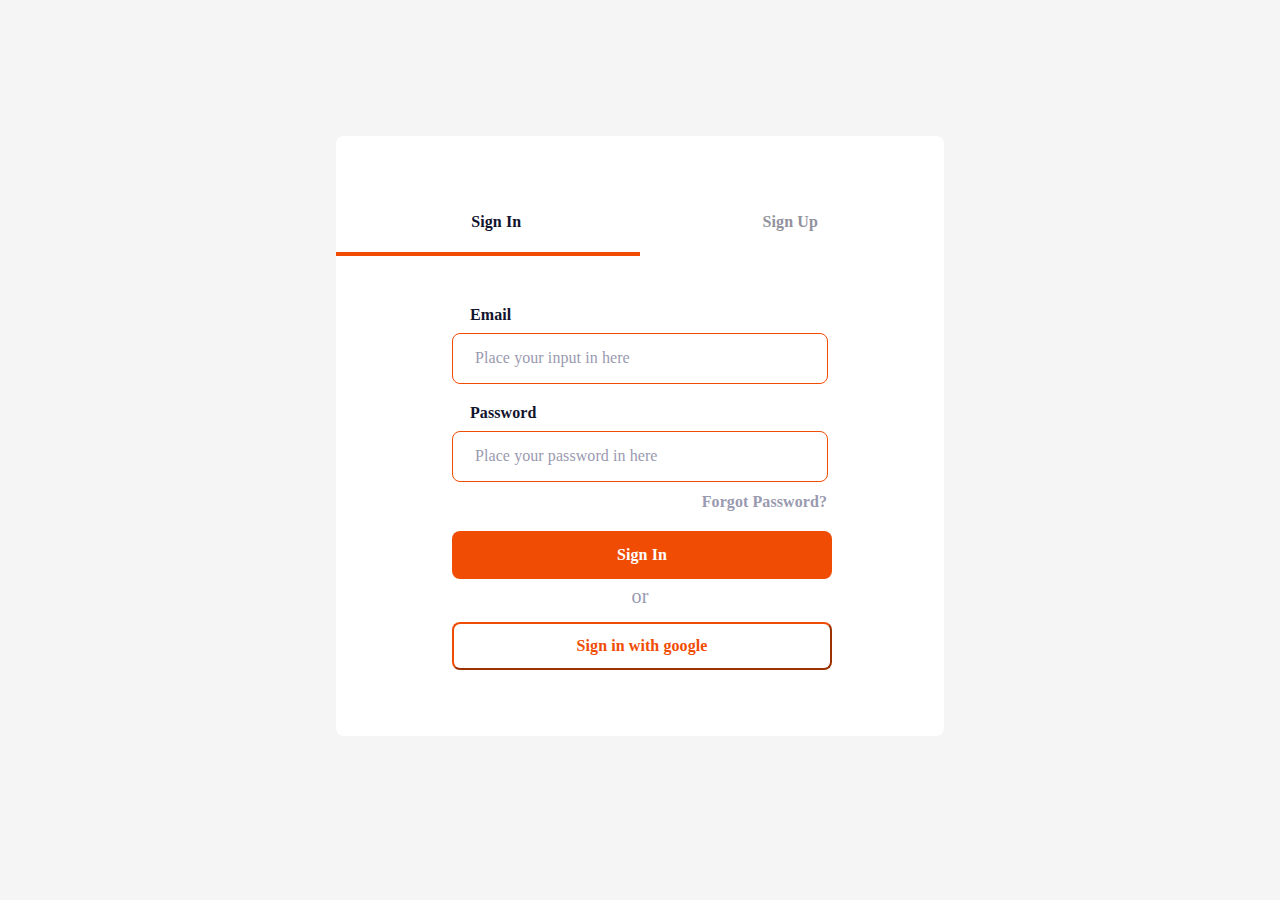
==== index.html @ a04c358c "Add files via upload" ====
<!DOCTYPE html>
<html>

<head>
    <link rel="stylesheet" href="./css/style.css">
</head>

<body>
    <div class="container">
        <div class="header">
            <h1 class="sign-in">Sign In</h1>
            <a href="signup.html"> <h1 class="sign-up">Sign Up</h1></a>
        </div>
        <h2></h2>
        <div class="content">
            <label for="email">
                Email
            </label>
            <input type="email" placeholder="Place your input in here">
            <label for="password" class="password">
                Password
            </label>
            <input type="password" placeholder="Place your password in here">
            <span>Forgot Password?</span>
            <button class="signin-btn"><a href="3">Sign In</a></button>
            <p>or</p>
            <button class="signup-btn"><a href="3" class="a-2">Sign in with google</a></button>
        </div>
    </div>
</body>
</html>
---- css/style.css ----
body {
    background-color: #F5F5F5;
    display: flex;
    justify-content: center;
    align-items: center;
    height: 95vh;
}

.container {
    background-color: #FFFFFF;
    display: flex;
    justify-content: center;
    align-items: center;
    flex-direction: column;
    width: 608px;
    height: 600px;
    top: 175px;
    left: 416px;
    border-radius: 8px;
}

.header {
    display: flex;
    justify-content: space-around;
    width: 580px
}

.sign-in {
    width: 58px;
    height: 19px;
    left: 536px;
    top: 215px;
    font-family: 'Mulish';
    font-style: normal;
    font-weight: 700;
    font-size: 16px;
    line-height: 120%;
    text-align: center;
    letter-spacing: 0.005em;
    color: #11142D;
}

.sign-up {
    width: 61px;
    height: 19px;
    left: 845px;
    top: 212px;
    font-family: 'Mulish';
    font-style: normal;
    font-weight: 700;
    font-size: 16px;
    line-height: 120%;
    text-align: center;
    letter-spacing: 0.005em;
    color: #92929D;
}

h2 {
    flex: none;
    margin-left: -305px;
    width: 304px;
    height: 4px;
    margin-top: 10px;
    background: #F04C04;
}

.content {
    display: block;
    flex-direction: column;
    margin-top: 30px;

}

.content label {
    width: 368px;
    height: 19px;
    font-family: 'Mulish';
    font-style: normal;
    font-weight: 700;
    font-size: 16px;
    line-height: 120%;
    display: flex;
    align-items: flex-end;
    letter-spacing: 0.005em;
    color: #11142D;
    flex: none;
    order: 0;
    flex-grow: 1;
    margin-left: 28px;
}

.content input {
    display: flex;
    flex-direction: row;
    align-items: center;
    padding: 2px 2px 2px;
    gap: 10px;
    margin-top: 8px;
    width: 370px;
    height: 45px;
    background: #FFFFFF;
    border: 1px solid #F04C04;
    border-radius: 8px;
    flex: none;
    margin-left: 10px;
    order: 1;
    align-self: stretch;
    flex-grow: 0;
}

::placeholder {
    width: 352px;
    height: 19px;
    font-family: 'Mulish';
    font-style: normal;
    font-weight: 400;
    font-size: 16px;
    line-height: 120%;
    letter-spacing: 0.005em;
    color: #9A9AB0;
    flex: none;
    order: 0;
    padding-left: 20px;
    flex-grow: 1;
}

.password {
    margin-top: 20px;
}

span {
    display: flex;
    justify-content: end;
    font-family: 'Mulish';
    font-style: normal;
    font-weight: 700;
    font-size: 16px;
    line-height: 120%;
    text-align: right;
    margin-top: 10px;
    margin-right: 11px;
    letter-spacing: 0.005em;
    color: #9A9AB0;
}

.signin-btn {
    display: flex;
    flex-direction: row;
    justify-content: center;
    align-items: center;
    padding: 12px 22px;
    gap: 10px;
    width: 380px;
    height: 48px;
    left: 520px;
    top: 556px;
    background: #F04C04;
    border-radius: 8px;
    border: transparent;
    margin-top: 20px;
    margin-left: 10px;
}

a {
    width: 53px;
    height: 19px;
    font-family: 'Mulish';
    font-style: normal;
    font-weight: 700;
    font-size: 16px;
    line-height: 120%;
    text-align: center;
    letter-spacing: 0.005em;
    color: #FFFFFF;
    flex: none;
    order: 0;
    flex-grow: 0;
    text-decoration: none;
}

p {
    display: flex;
    justify-content: center;
    font-family: 'Mulish';
    font-style: normal;
    font-weight: 400;
    font-size: 20px;
    line-height: 120%;
    text-align: center;
    letter-spacing: 0.008em;
    color: #9A9AB0;
    margin-top: 5px;
}

.signup-btn {
    display: flex;
    flex-direction: row;
    justify-content: center;
    align-items: center;
    padding: 12px 22px;
    gap: 10px;
    width: 380px;
    height: 48px;
    left: 520px;
    top: 556px;
    border-radius: 8px;
    background-color: #FFFFFF;
    border-color: #F04C04;
    margin-left: 10px;
    margin-top: -6px;

}

.a-2 {
    width: 149px;
    height: 19px;
    font-family: 'Mulish';
    font-style: normal;
    font-weight: 700;
    font-size: 16px;
    line-height: 120%;
    text-align: center;
    letter-spacing: 0.005em;
    color: #F04C04;
    flex: none;
    order: 0;
    flex-grow: 0;
}

.p1 {
    width: 304px;
    height: 36px;
    background: url(../images/v1_1038.png);
    background-repeat: no-repeat;
    background-position: center center;
    background-size: cover;
    opacity: 1;
    position: absolute;
    top: 3px;
    left: 0px;
    overflow: hidden;
}

a {
text-decoration: none;
}
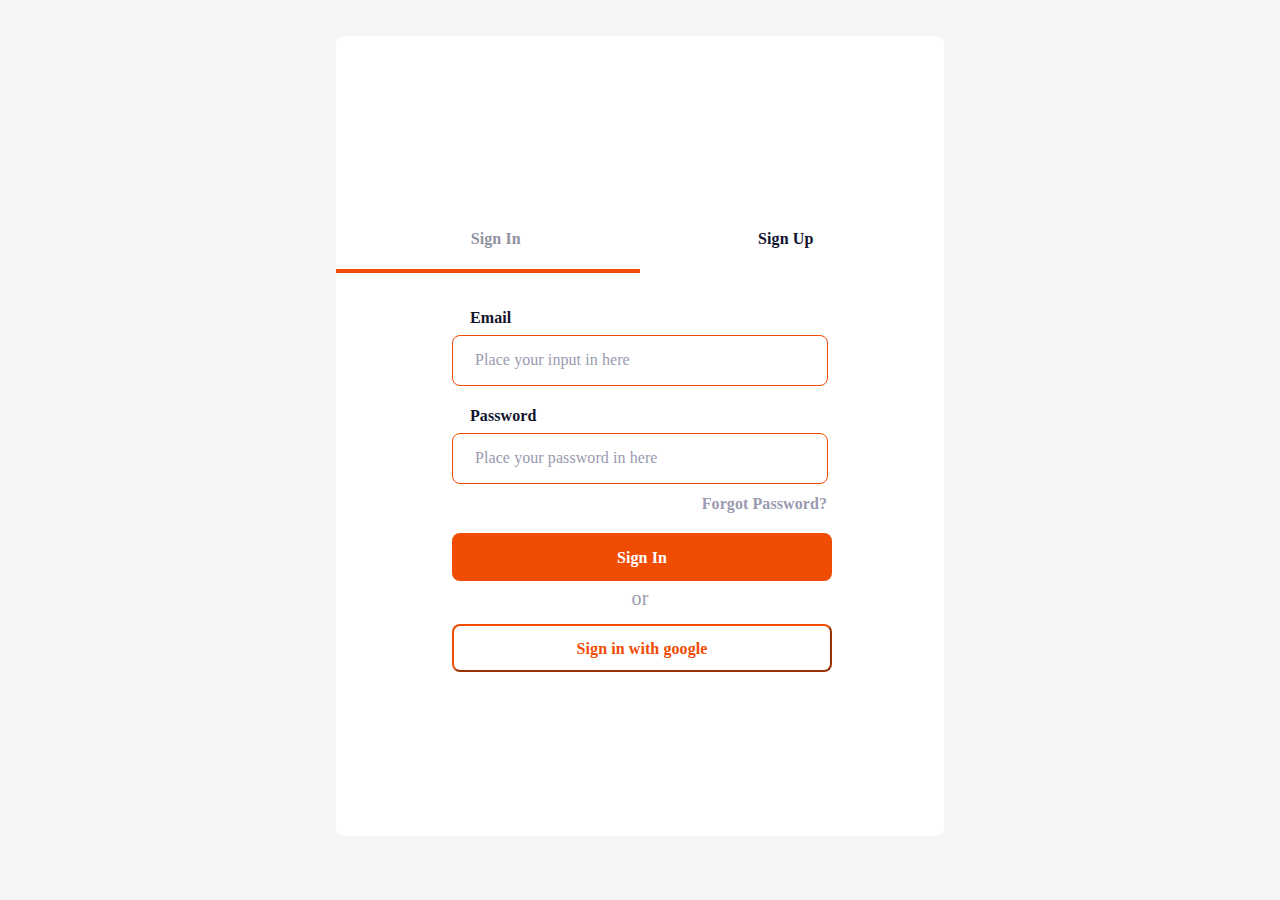
==== commit 1c841f86: "add tabs" ====
--- a/index.html
+++ b/index.html
@@ -3,13 +3,26 @@
 
 <head>
     <link rel="stylesheet" href="./css/style.css">
+    <script>
+        function show() {
+            var x = document.getElementById("signinn");
+            var y = document.getElementById("signup");
+            if (y.style.display === "none") {
+                y.style.display = "flex";
+                x.style.display = "none"
+            } else if(x.style.display === "none") {
+                x.style.display = "flex";
+                y.style.display = "none"
+            }
+        }
+    </script>
 </head>
 
 <body>
-    <div class="container">
+    <div class="container" id="signinn">
         <div class="header">
             <h1 class="sign-in">Sign In</h1>
-            <a href="signup.html"> <h1 class="sign-up">Sign Up</h1></a>
+            <h1 onclick="show()" class="sign-up">Sign Up</h1>
         </div>
         <h2></h2>
         <div class="content">
@@ -27,5 +40,42 @@
             <button class="signup-btn"><a href="3" class="a-2">Sign in with google</a></button>
         </div>
     </div>
+
+    <!--asd-->
+
+    <div class="container" id="signup" style="display: none;">
+        <div class="header">
+                <h1 class="sign-in" onclick="show()">Sign In</h1>
+            <h1 class="sign-up">Sign Up</h1>
+        </div>
+        <h5></h5>
+        <div class="content">
+            <label for="name">
+                Name
+            </label>
+            <input type="text" placeholder="Place your Name in here">
+            <label for="email" class="lbl-email">
+                Email
+            </label>
+            <input type="email" placeholder="Place your email in here">
+            <label for="password" class="password">
+                Password
+            </label>
+            <input type="password" placeholder="Place your password in here">
+            <label for="password" class="password">
+                Confirm Password
+            </label>
+            <input type="password" placeholder="Place your password in here">
+
+            <div class="check">
+                <span><input class="chk" type="checkbox"></span>
+                <h4>I have read and agree to the Terms of Service</h4>
+            </div>
+            <button class="signin-btn"><a href="3">Sign In</a></button>
+            <p>or</p>
+            <button class="signup-btn"><a href="3" class="a-2">Sign in with google</a></button>
+        </div>
+    </div>
 </body>
+
 </html>--- a/css/style.css
+++ b/css/style.css
@@ -55,6 +55,9 @@
     color: #92929D;
 }
 
+h1 {
+    cursor: pointer;
+}
 h2 {
     flex: none;
     margin-left: -305px;
@@ -243,4 +246,272 @@
 
 a {
 text-decoration: none;
+}
+
+.container {
+    background-color: #FFFFFF;
+    display: flex;
+    justify-content: center;
+    align-items: center;
+    flex-direction: column;
+    width: 608px;
+    height: 800px;
+    top: 175px;
+    left: 416px;
+    border-radius: 8px;
+}
+
+.header {
+    display: flex;
+    justify-content: space-around;
+    width: 580px;
+    margin-top: 20px;
+}
+
+.sign-in {
+    width: 61px;
+    height: 19px;
+    left: 845px;
+    top: 212px;
+    font-family: 'Mulish';
+    font-style: normal;
+    font-weight: 700;
+    font-size: 16px;
+    line-height: 120%;
+    text-align: center;
+    letter-spacing: 0.005em;
+    color: #92929D;
+
+
+
+}
+
+.sign-up {
+    width: 58px;
+    height: 19px;
+    left: 536px;
+    top: 215px;
+    font-family: 'Mulish';
+    font-style: normal;
+    font-weight: 700;
+    font-size: 16px;
+    line-height: 120%;
+    text-align: center;
+    letter-spacing: 0.005em;
+    color: #11142D;
+}
+
+h5 {
+    flex: none;
+    margin-right: -305px;
+    width: 304px;
+    height: 4px;
+    margin-top: 10px;
+    background: #F04C04;
+}
+
+.content {
+    display: block;
+    flex-direction: column;
+    margin-top: 15px;
+
+}
+
+.content label {
+    width: 368px;
+    height: 19px;
+    font-family: 'Mulish';
+    font-style: normal;
+    font-weight: 700;
+    font-size: 16px;
+    line-height: 120%;
+    display: flex;
+    align-items: flex-end;
+    letter-spacing: 0.005em;
+    color: #11142D;
+    flex: none;
+    order: 0;
+    flex-grow: 1;
+    margin-left: 28px;
+}
+
+.content input {
+    display: flex;
+    flex-direction: row;
+    align-items: center;
+    padding: 2px 2px 2px;
+    gap: 10px;
+    margin-top: 8px;
+    width: 370px;
+    height: 45px;
+    background: #FFFFFF;
+    border: 1px solid #F04C04;
+    border-radius: 8px;
+    flex: none;
+    margin-left: 10px;
+    order: 1;
+    align-self: stretch;
+    flex-grow: 0;
+}
+
+::placeholder {
+    width: 352px;
+    height: 19px;
+    font-family: 'Mulish';
+    font-style: normal;
+    font-weight: 400;
+    font-size: 16px;
+    line-height: 120%;
+    letter-spacing: 0.005em;
+    color: #9A9AB0;
+    flex: none;
+    order: 0;
+    padding-left: 20px;
+    flex-grow: 1;
+}
+
+.password {
+    margin-top: 20px;
+}
+
+span {
+    display: flex;
+    justify-content: end;
+    font-family: 'Mulish';
+    font-style: normal;
+    font-weight: 700;
+    font-size: 16px;
+    line-height: 120%;
+    text-align: right;
+    margin-top: 10px;
+    margin-right: 11px;
+    letter-spacing: 0.005em;
+    color: #9A9AB0;
+}
+
+.signin-btn {
+    display: flex;
+    flex-direction: row;
+    justify-content: center;
+    align-items: center;
+    padding: 12px 22px;
+    gap: 10px;
+    width: 380px;
+    height: 48px;
+    left: 520px;
+    top: 556px;
+    background: #F04C04;
+    border-radius: 8px;
+    border: transparent;
+    margin-top: 20px;
+    margin-left: 10px;
+}
+
+a {
+    width: 53px;
+    height: 19px;
+    font-family: 'Mulish';
+    font-style: normal;
+    font-weight: 700;
+    font-size: 16px;
+    line-height: 120%;
+    text-align: center;
+    letter-spacing: 0.005em;
+    color: #FFFFFF;
+    flex: none;
+    order: 0;
+    flex-grow: 0;
+    text-decoration: none;
+}
+
+p {
+    display: flex;
+    justify-content: center;
+    font-family: 'Mulish';
+    font-style: normal;
+    font-weight: 400;
+    font-size: 20px;
+    line-height: 120%;
+    text-align: center;
+    letter-spacing: 0.008em;
+    color: #9A9AB0;
+    margin-top: 5px;
+}
+
+.signup-btn {
+    display: flex;
+    flex-direction: row;
+    justify-content: center;
+    align-items: center;
+    padding: 12px 22px;
+    gap: 10px;
+    width: 380px;
+    height: 48px;
+    left: 520px;
+    top: 556px;
+    border-radius: 8px;
+    background-color: #FFFFFF;
+    border-color: #F04C04;
+    margin-left: 10px;
+    margin-top: -6px;
+
+}
+
+.a-2 {
+    width: 149px;
+    height: 19px;
+    font-family: 'Mulish';
+    font-style: normal;
+    font-weight: 700;
+    font-size: 16px;
+    line-height: 120%;
+    text-align: center;
+    letter-spacing: 0.005em;
+    color: #F04C04;
+    flex: none;
+    order: 0;
+    flex-grow: 0;
+}
+
+.p1 {
+    width: 304px;
+    height: 36px;
+    background: url(../images/v1_1038.png);
+    background-repeat: no-repeat;
+    background-position: center center;
+    background-size: cover;
+    opacity: 1;
+    position: absolute;
+    top: 3px;
+    left: 0px;
+    overflow: hidden;
+}
+
+.lbl-email {
+    margin-top: 15px;
+}
+
+input[type="checkbox"] {
+    background: #FFFFFF;
+    border-color: #F04C04;
+    border-radius: 4px;
+    width: 20px;
+}
+
+.check {
+    display: flex;
+    justify-content: start;
+    align-items: center;
+}
+.check h4 {
+    width: 300px;
+    height: 0px;
+    margin-left: 0px;
+    font-family: 'Mulish';
+    font-style: normal;
+    font-weight: 400;
+    font-size: 14px;
+    line-height: 130%;
+    letter-spacing: 0.008em;
+    color: #9A9AB0;
 }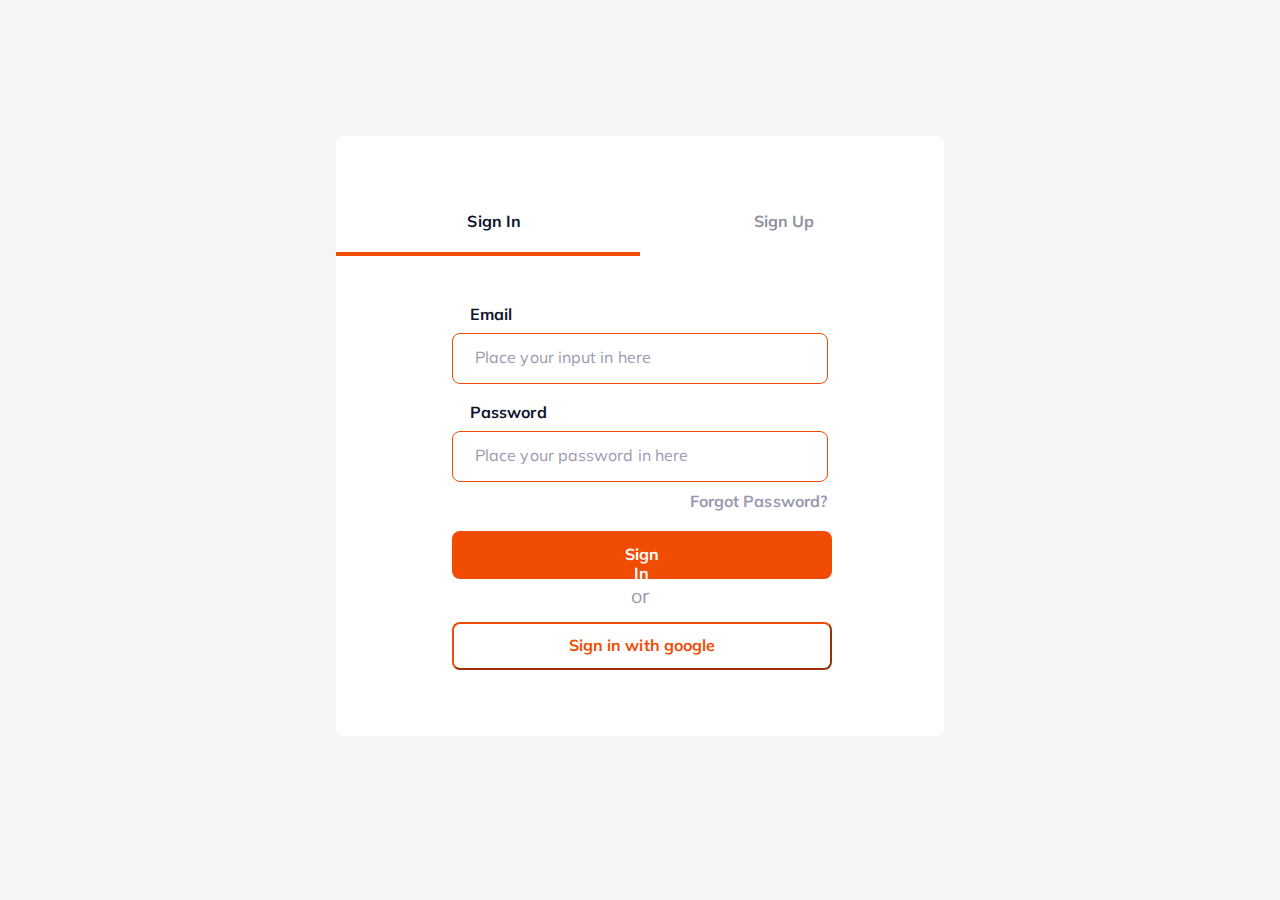
==== commit 642ade20: "fix padding" ====
--- a/index.html
+++ b/index.html
@@ -1,8 +1,11 @@
 <!DOCTYPE html>
 <html>
-
 <head>
     <link rel="stylesheet" href="./css/style.css">
+    <link rel="stylesheet" href="https://fonts.googleapis.com/css?family=Mulish">
+    <meta http-equiv="content-language" content="en">
+    <meta charset="UTF-8">
+    <meta name="viewport" content="width=device-width, initial-scale=1.0">
     <script>
         function show() {
             var x = document.getElementById("signinn");
@@ -10,7 +13,7 @@
             if (y.style.display === "none") {
                 y.style.display = "flex";
                 x.style.display = "none"
-            } else if(x.style.display === "none") {
+            } else if (x.style.display === "none") {
                 x.style.display = "flex";
                 y.style.display = "none"
             }
@@ -43,13 +46,13 @@
 
     <!--asd-->
 
-    <div class="container" id="signup" style="display: none;">
-        <div class="header">
-                <h1 class="sign-in" onclick="show()">Sign In</h1>
+    <div class="container1" id="signup" style="display: none;">
+        <div class="header1">
+            <h1 class="sign-in" onclick="show()">Sign In</h1>
             <h1 class="sign-up">Sign Up</h1>
         </div>
         <h5></h5>
-        <div class="content">
+        <div class="content" style="margin-top: 10px;">
             <label for="name">
                 Name
             </label>
--- a/css/style.css
+++ b/css/style.css
@@ -126,6 +126,13 @@
     padding-left: 20px;
     flex-grow: 1;
 }
+input:hover::placeholder {
+    color: #F04C04;
+  }
+
+  input[type="checkbox"]:hover {
+    color: #F04C04;
+  }
 
 .password {
     margin-top: 20px;
@@ -248,7 +255,7 @@
 text-decoration: none;
 }
 
-.container {
+.container1 {
     background-color: #FFFFFF;
     display: flex;
     justify-content: center;
@@ -256,49 +263,15 @@
     flex-direction: column;
     width: 608px;
     height: 800px;
-    top: 175px;
     left: 416px;
     border-radius: 8px;
 }
 
-.header {
+.header1 {
     display: flex;
     justify-content: space-around;
     width: 580px;
-    margin-top: 20px;
-}
-
-.sign-in {
-    width: 61px;
-    height: 19px;
-    left: 845px;
-    top: 212px;
-    font-family: 'Mulish';
-    font-style: normal;
-    font-weight: 700;
-    font-size: 16px;
-    line-height: 120%;
-    text-align: center;
-    letter-spacing: 0.005em;
-    color: #92929D;
-
-
-
-}
-
-.sign-up {
-    width: 58px;
-    height: 19px;
-    left: 536px;
-    top: 215px;
-    font-family: 'Mulish';
-    font-style: normal;
-    font-weight: 700;
-    font-size: 16px;
-    line-height: 120%;
-    text-align: center;
-    letter-spacing: 0.005em;
-    color: #11142D;
+    margin-top: 80px;
 }
 
 h5 {
@@ -310,84 +283,10 @@
     background: #F04C04;
 }
 
-.content {
-    display: block;
-    flex-direction: column;
-    margin-top: 15px;
-
-}
-
-.content label {
-    width: 368px;
-    height: 19px;
-    font-family: 'Mulish';
-    font-style: normal;
-    font-weight: 700;
-    font-size: 16px;
-    line-height: 120%;
-    display: flex;
-    align-items: flex-end;
-    letter-spacing: 0.005em;
-    color: #11142D;
-    flex: none;
-    order: 0;
-    flex-grow: 1;
-    margin-left: 28px;
-}
-
-.content input {
-    display: flex;
-    flex-direction: row;
-    align-items: center;
-    padding: 2px 2px 2px;
-    gap: 10px;
-    margin-top: 8px;
-    width: 370px;
-    height: 45px;
-    background: #FFFFFF;
-    border: 1px solid #F04C04;
-    border-radius: 8px;
-    flex: none;
-    margin-left: 10px;
-    order: 1;
-    align-self: stretch;
-    flex-grow: 0;
-}
-
-::placeholder {
-    width: 352px;
-    height: 19px;
-    font-family: 'Mulish';
-    font-style: normal;
-    font-weight: 400;
-    font-size: 16px;
-    line-height: 120%;
-    letter-spacing: 0.005em;
-    color: #9A9AB0;
-    flex: none;
-    order: 0;
-    padding-left: 20px;
-    flex-grow: 1;
-}
-
 .password {
     margin-top: 20px;
 }
 
-span {
-    display: flex;
-    justify-content: end;
-    font-family: 'Mulish';
-    font-style: normal;
-    font-weight: 700;
-    font-size: 16px;
-    line-height: 120%;
-    text-align: right;
-    margin-top: 10px;
-    margin-right: 11px;
-    letter-spacing: 0.005em;
-    color: #9A9AB0;
-}
 
 .signin-btn {
     display: flex;
@@ -407,55 +306,6 @@
     margin-left: 10px;
 }
 
-a {
-    width: 53px;
-    height: 19px;
-    font-family: 'Mulish';
-    font-style: normal;
-    font-weight: 700;
-    font-size: 16px;
-    line-height: 120%;
-    text-align: center;
-    letter-spacing: 0.005em;
-    color: #FFFFFF;
-    flex: none;
-    order: 0;
-    flex-grow: 0;
-    text-decoration: none;
-}
-
-p {
-    display: flex;
-    justify-content: center;
-    font-family: 'Mulish';
-    font-style: normal;
-    font-weight: 400;
-    font-size: 20px;
-    line-height: 120%;
-    text-align: center;
-    letter-spacing: 0.008em;
-    color: #9A9AB0;
-    margin-top: 5px;
-}
-
-.signup-btn {
-    display: flex;
-    flex-direction: row;
-    justify-content: center;
-    align-items: center;
-    padding: 12px 22px;
-    gap: 10px;
-    width: 380px;
-    height: 48px;
-    left: 520px;
-    top: 556px;
-    border-radius: 8px;
-    background-color: #FFFFFF;
-    border-color: #F04C04;
-    margin-left: 10px;
-    margin-top: -6px;
-
-}
 
 .a-2 {
     width: 149px;
@@ -471,20 +321,6 @@
     flex: none;
     order: 0;
     flex-grow: 0;
-}
-
-.p1 {
-    width: 304px;
-    height: 36px;
-    background: url(../images/v1_1038.png);
-    background-repeat: no-repeat;
-    background-position: center center;
-    background-size: cover;
-    opacity: 1;
-    position: absolute;
-    top: 3px;
-    left: 0px;
-    overflow: hidden;
 }
 
 .lbl-email {
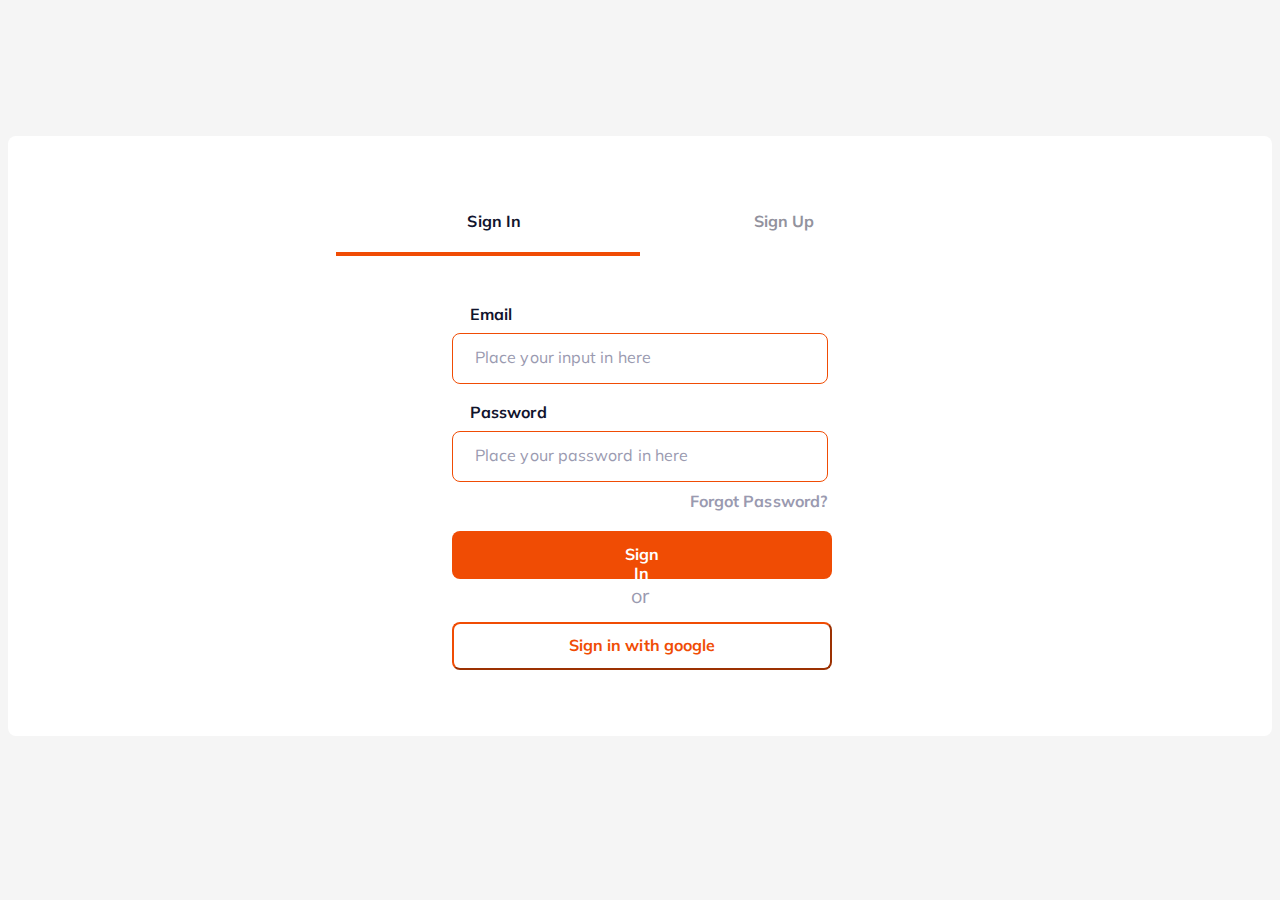
==== commit dace666c: "fix padding" ====
--- a/css/style.css
+++ b/css/style.css
@@ -14,9 +14,8 @@
     flex-direction: column;
     width: 608px;
     height: 600px;
-    top: 175px;
-    left: 416px;
-    border-radius: 8px;
+    border-radius: 8px;
+    flex:1;
 }
 
 .header {
@@ -58,6 +57,7 @@
 h1 {
     cursor: pointer;
 }
+
 h2 {
     flex: none;
     margin-left: -305px;
@@ -126,13 +126,14 @@
     padding-left: 20px;
     flex-grow: 1;
 }
+
 input:hover::placeholder {
     color: #F04C04;
-  }
-
-  input[type="checkbox"]:hover {
+}
+
+input[type="checkbox"]:hover {
     color: #F04C04;
-  }
+}
 
 .password {
     margin-top: 20px;
@@ -252,7 +253,7 @@
 }
 
 a {
-text-decoration: none;
+    text-decoration: none;
 }
 
 .container1 {
@@ -262,7 +263,7 @@
     align-items: center;
     flex-direction: column;
     width: 608px;
-    height: 800px;
+    height: auto;
     left: 416px;
     border-radius: 8px;
 }
@@ -339,6 +340,7 @@
     justify-content: start;
     align-items: center;
 }
+
 .check h4 {
     width: 300px;
     height: 0px;
@@ -350,4 +352,74 @@
     line-height: 130%;
     letter-spacing: 0.008em;
     color: #9A9AB0;
+}
+
+@media screen and (max-width: 600px) {
+    /* Target portrait smartphones */
+
+    .container {
+        background-color: #FFFFFF;
+        display: flex;
+        justify-content: center;
+        align-items: center;
+        flex-direction: column;
+        margin-left: 60px;
+    }
+    .container1 {
+        background-color: #FFFFFF;
+        display: flex;
+        justify-content: center;
+        align-items: center;
+        flex-direction: column;
+        margin-left: 80px;
+        height: 800px;
+    }
+    h2 {
+        flex: none;
+        margin-left: -305px;
+        width: 200px;
+        height: 4px;
+        margin-top: 10px;
+        background: #F04C04;
+    }
+    header {
+        display: flex;
+        justify-content: space-around;
+        width: 300px
+    }
+
+    .signin-btn {
+        display: flex;
+        flex-direction: row;
+        justify-content: center;
+        align-items: center;
+        padding: 12px 22px;
+        gap: 10px;
+        width: 380px;
+        height: 48px;
+        left: 520px;
+        top: 556px;
+        background: #F04C04;
+        border-radius: 8px;
+        border: transparent;
+        margin-top: 20px;
+        margin-left: 10px;
+    }
+    .signup-btn {
+        display: flex;
+        flex-direction: row;
+        justify-content: center;
+        align-items: center;
+        padding: 12px 22px;
+        gap: 10px;
+        width: 380px;
+        height: 48px;
+        left: 520px;
+        top: 556px;
+        border-radius: 8px;
+        background-color: #FFFFFF;
+        border-color: #F04C04;
+        margin-left: 10px;
+        margin-top: -6px;
+    }
 }